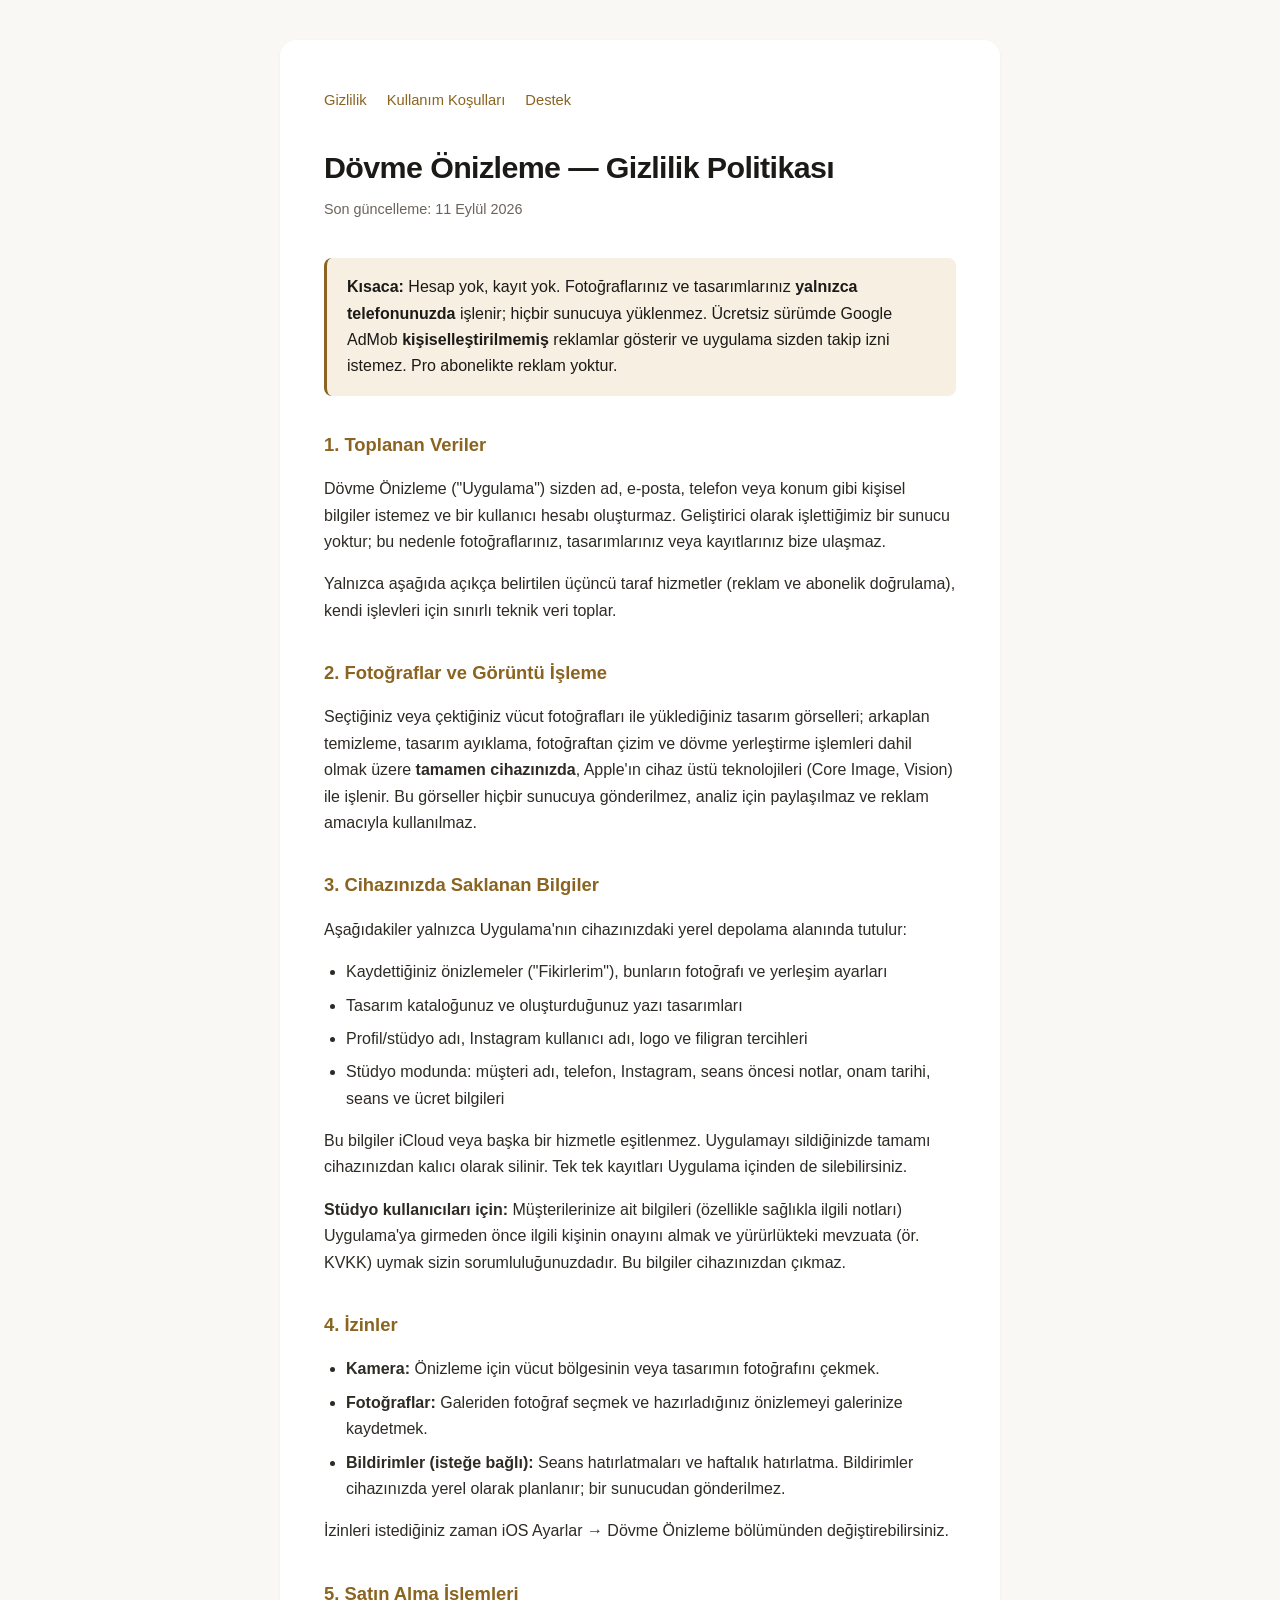
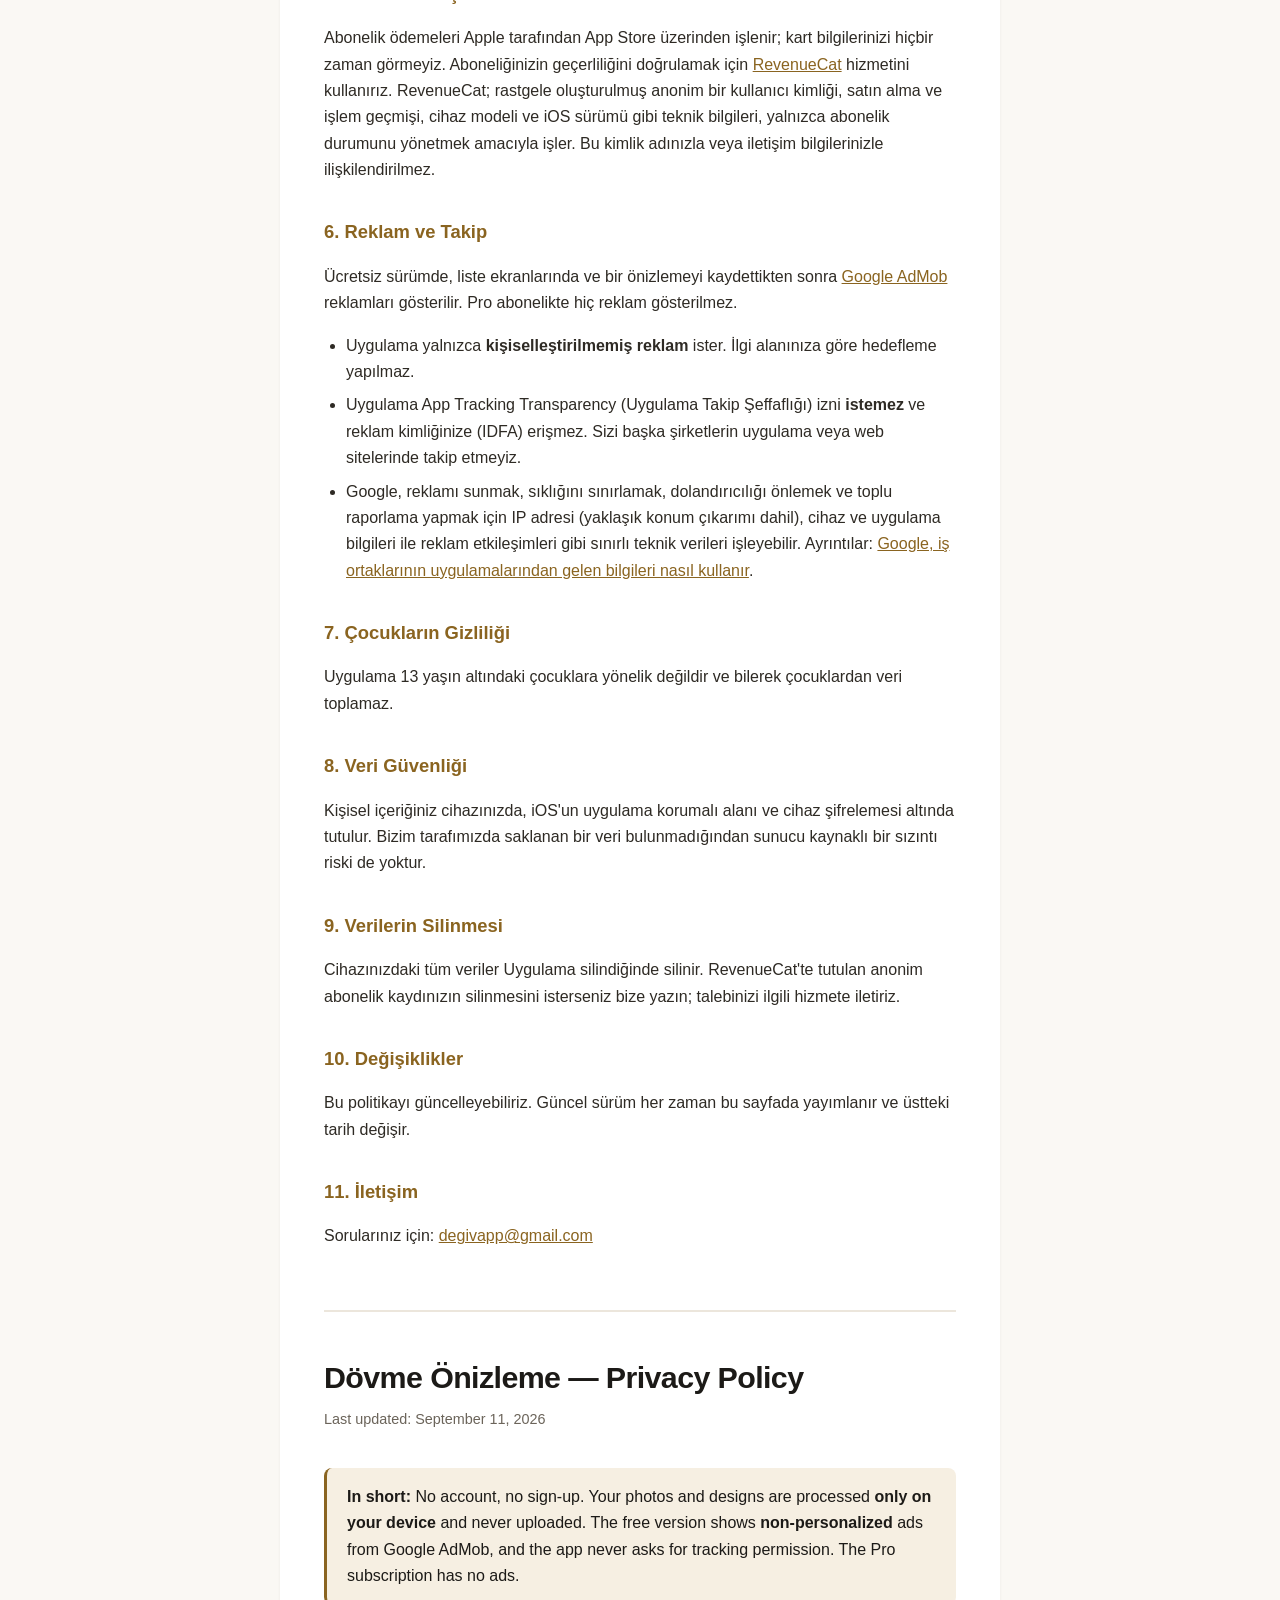
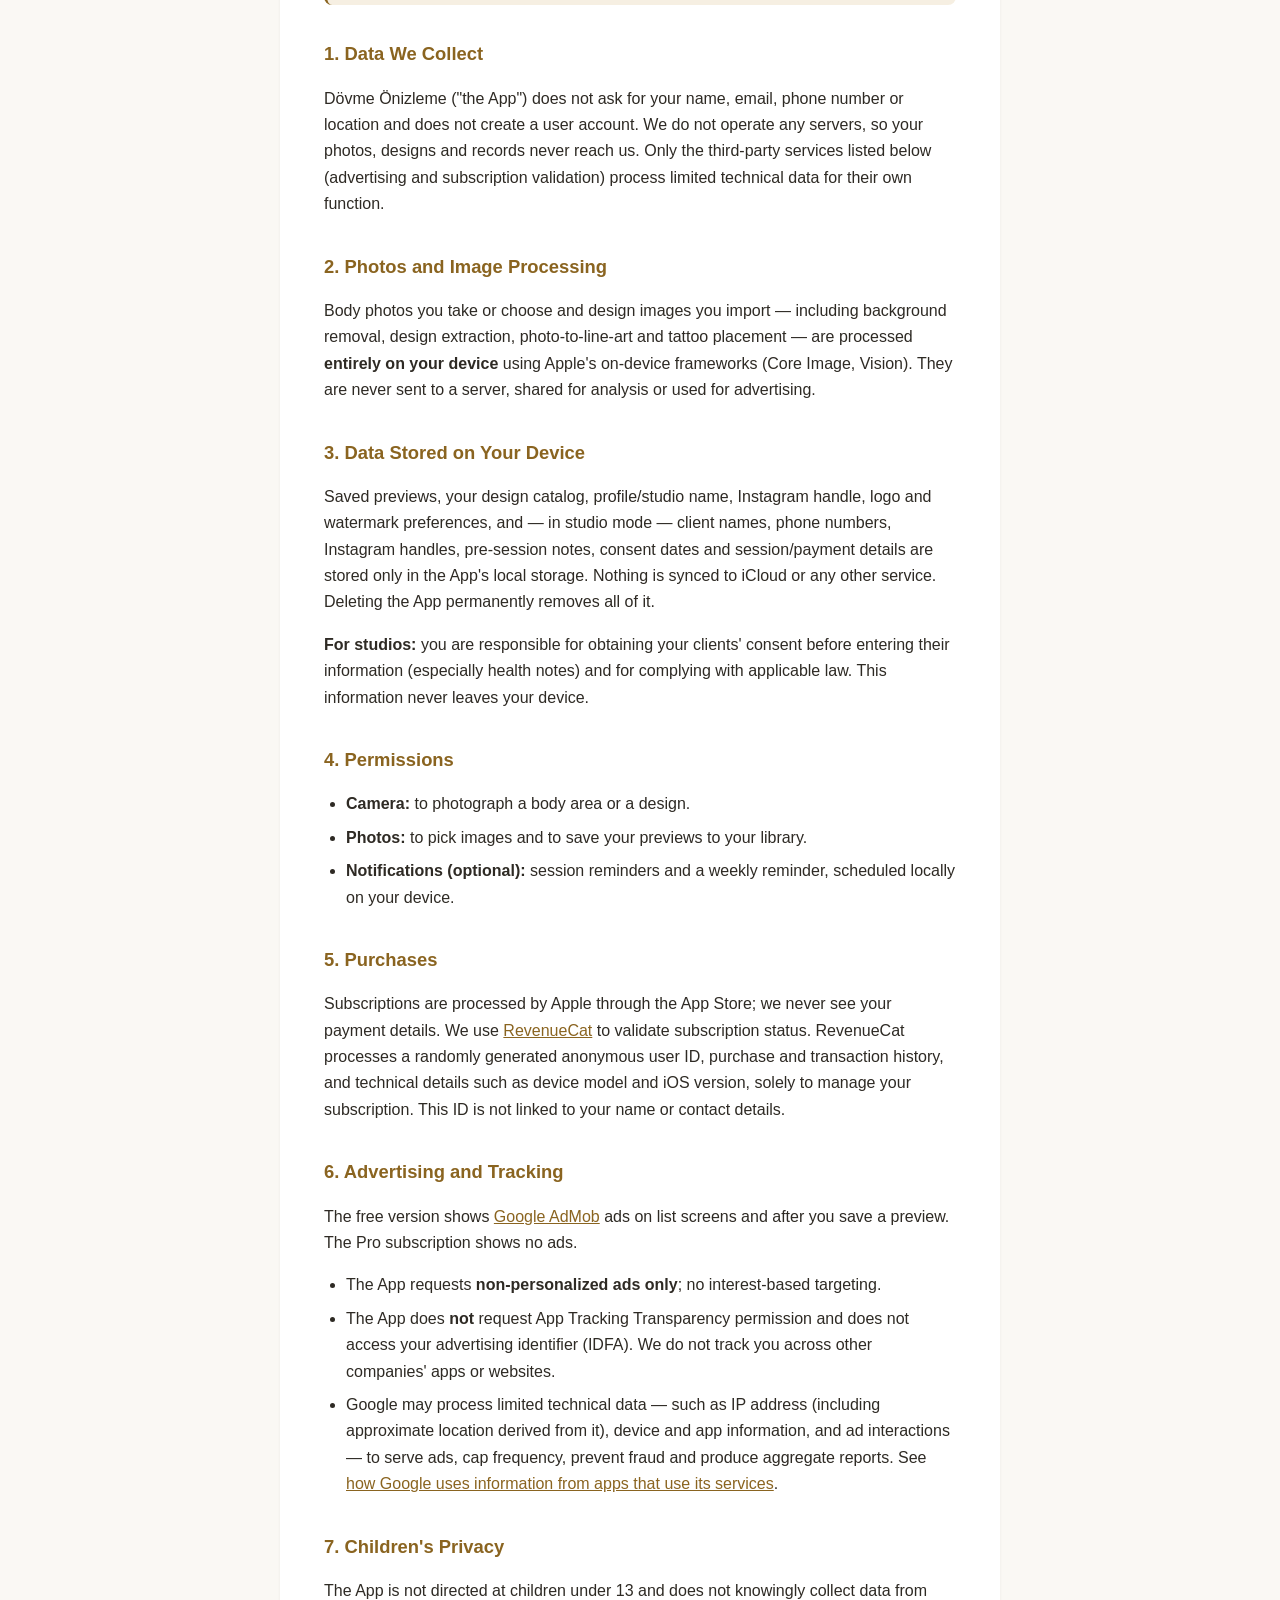
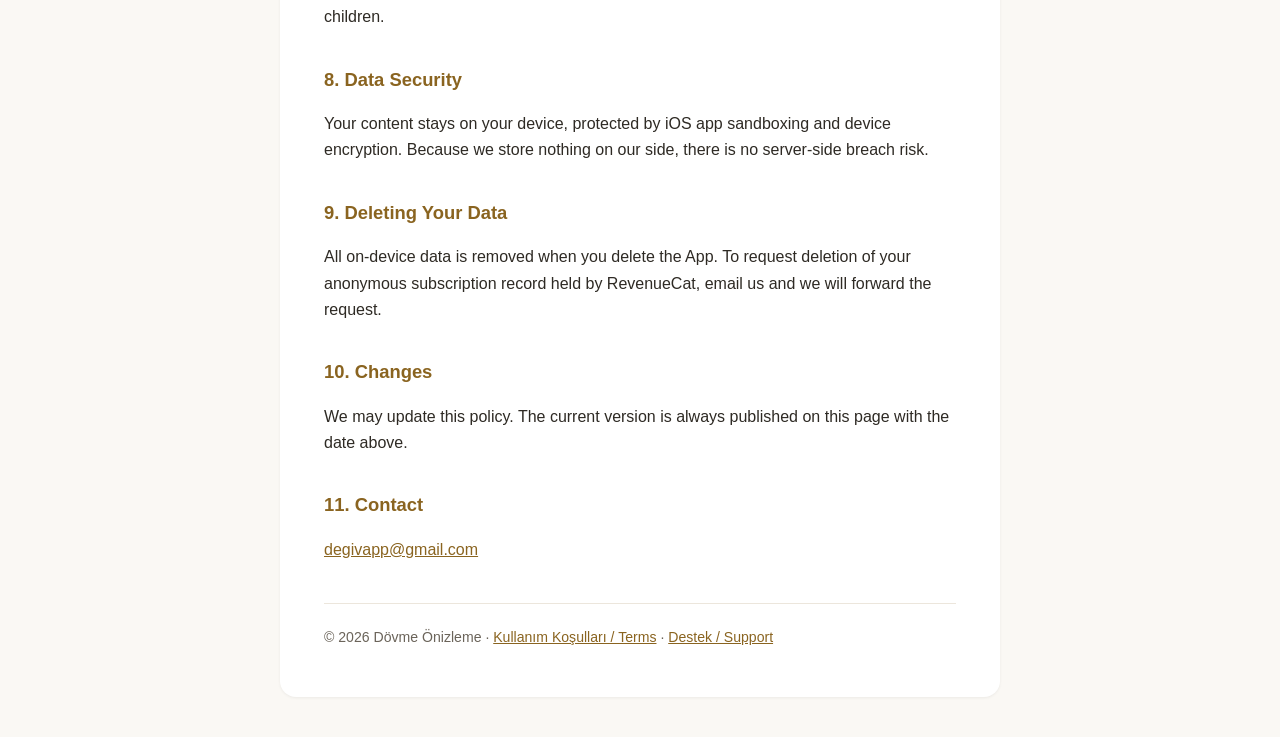
==== index.html @ 49fdfdf9 "Gizlilik politikası, kullanım koşulları ve destek sayfaları Co-Authored-By: Claude Opus 5 <noreply@a" ====
<!DOCTYPE html>
<html lang="tr">
<head>
<meta charset="UTF-8">
<meta name="viewport" content="width=device-width, initial-scale=1">
<title>Dövme Önizleme — Gizlilik Politikası</title>
<link rel="stylesheet" href="style.css">
</head>
<body>
<div class="wrap">

  <nav>
    <a href="index.html">Gizlilik</a>
    <a href="terms.html">Kullanım Koşulları</a>
    <a href="support.html">Destek</a>
  </nav>

  <h1>Dövme Önizleme — Gizlilik Politikası</h1>
  <div class="date">Son güncelleme: 11 Eylül 2026</div>

  <div class="box">
    <strong>Kısaca:</strong> Hesap yok, kayıt yok. Fotoğraflarınız ve tasarımlarınız
    <strong>yalnızca telefonunuzda</strong> işlenir; hiçbir sunucuya yüklenmez. Ücretsiz sürümde
    Google AdMob <strong>kişiselleştirilmemiş</strong> reklamlar gösterir ve uygulama sizden
    takip izni istemez. Pro abonelikte reklam yoktur.
  </div>

  <h2>1. Toplanan Veriler</h2>
  <p>Dövme Önizleme ("Uygulama") sizden ad, e-posta, telefon veya konum gibi kişisel bilgiler
     istemez ve bir kullanıcı hesabı oluşturmaz. Geliştirici olarak işlettiğimiz bir sunucu
     yoktur; bu nedenle fotoğraflarınız, tasarımlarınız veya kayıtlarınız bize ulaşmaz.</p>
  <p>Yalnızca aşağıda açıkça belirtilen üçüncü taraf hizmetler (reklam ve abonelik doğrulama),
     kendi işlevleri için sınırlı teknik veri toplar.</p>

  <h2>2. Fotoğraflar ve Görüntü İşleme</h2>
  <p>Seçtiğiniz veya çektiğiniz vücut fotoğrafları ile yüklediğiniz tasarım görselleri;
     arkaplan temizleme, tasarım ayıklama, fotoğraftan çizim ve dövme yerleştirme işlemleri
     dahil olmak üzere <strong>tamamen cihazınızda</strong>, Apple'ın cihaz üstü teknolojileri
     (Core Image, Vision) ile işlenir. Bu görseller hiçbir sunucuya gönderilmez, analiz için
     paylaşılmaz ve reklam amacıyla kullanılmaz.</p>

  <h2>3. Cihazınızda Saklanan Bilgiler</h2>
  <p>Aşağıdakiler yalnızca Uygulama'nın cihazınızdaki yerel depolama alanında tutulur:</p>
  <ul>
    <li>Kaydettiğiniz önizlemeler ("Fikirlerim"), bunların fotoğrafı ve yerleşim ayarları</li>
    <li>Tasarım kataloğunuz ve oluşturduğunuz yazı tasarımları</li>
    <li>Profil/stüdyo adı, Instagram kullanıcı adı, logo ve filigran tercihleri</li>
    <li>Stüdyo modunda: müşteri adı, telefon, Instagram, seans öncesi notlar, onam tarihi,
        seans ve ücret bilgileri</li>
  </ul>
  <p>Bu bilgiler iCloud veya başka bir hizmetle eşitlenmez. Uygulamayı sildiğinizde tamamı
     cihazınızdan kalıcı olarak silinir. Tek tek kayıtları Uygulama içinden de silebilirsiniz.</p>
  <p><strong>Stüdyo kullanıcıları için:</strong> Müşterilerinize ait bilgileri (özellikle
     sağlıkla ilgili notları) Uygulama'ya girmeden önce ilgili kişinin onayını almak ve
     yürürlükteki mevzuata (ör. KVKK) uymak sizin sorumluluğunuzdadır. Bu bilgiler cihazınızdan
     çıkmaz.</p>

  <h2>4. İzinler</h2>
  <ul>
    <li><strong>Kamera:</strong> Önizleme için vücut bölgesinin veya tasarımın fotoğrafını
        çekmek.</li>
    <li><strong>Fotoğraflar:</strong> Galeriden fotoğraf seçmek ve hazırladığınız önizlemeyi
        galerinize kaydetmek.</li>
    <li><strong>Bildirimler (isteğe bağlı):</strong> Seans hatırlatmaları ve haftalık
        hatırlatma. Bildirimler cihazınızda yerel olarak planlanır; bir sunucudan gönderilmez.</li>
  </ul>
  <p>İzinleri istediğiniz zaman iOS Ayarlar &rarr; Dövme Önizleme bölümünden
     değiştirebilirsiniz.</p>

  <h2>5. Satın Alma İşlemleri</h2>
  <p>Abonelik ödemeleri Apple tarafından App Store üzerinden işlenir; kart bilgilerinizi hiçbir
     zaman görmeyiz. Aboneliğinizin geçerliliğini doğrulamak için
     <a href="https://www.revenuecat.com/privacy">RevenueCat</a> hizmetini kullanırız.
     RevenueCat; rastgele oluşturulmuş anonim bir kullanıcı kimliği, satın alma ve işlem
     geçmişi, cihaz modeli ve iOS sürümü gibi teknik bilgileri, yalnızca abonelik durumunu
     yönetmek amacıyla işler. Bu kimlik adınızla veya iletişim bilgilerinizle
     ilişkilendirilmez.</p>

  <h2>6. Reklam ve Takip</h2>
  <p>Ücretsiz sürümde, liste ekranlarında ve bir önizlemeyi kaydettikten sonra
     <a href="https://policies.google.com/privacy">Google AdMob</a> reklamları gösterilir.
     Pro abonelikte hiç reklam gösterilmez.</p>
  <ul>
    <li>Uygulama yalnızca <strong>kişiselleştirilmemiş reklam</strong> ister. İlgi alanınıza
        göre hedefleme yapılmaz.</li>
    <li>Uygulama App Tracking Transparency (Uygulama Takip Şeffaflığı) izni <strong>istemez</strong>
        ve reklam kimliğinize (IDFA) erişmez. Sizi başka şirketlerin uygulama veya web sitelerinde
        takip etmeyiz.</li>
    <li>Google, reklamı sunmak, sıklığını sınırlamak, dolandırıcılığı önlemek ve toplu raporlama
        yapmak için IP adresi (yaklaşık konum çıkarımı dahil), cihaz ve uygulama bilgileri ile
        reklam etkileşimleri gibi sınırlı teknik verileri işleyebilir. Ayrıntılar:
        <a href="https://policies.google.com/technologies/partner-sites">Google, iş ortaklarının
        uygulamalarından gelen bilgileri nasıl kullanır</a>.</li>
  </ul>

  <h2>7. Çocukların Gizliliği</h2>
  <p>Uygulama 13 yaşın altındaki çocuklara yönelik değildir ve bilerek çocuklardan veri
     toplamaz.</p>

  <h2>8. Veri Güvenliği</h2>
  <p>Kişisel içeriğiniz cihazınızda, iOS'un uygulama korumalı alanı ve cihaz şifrelemesi
     altında tutulur. Bizim tarafımızda saklanan bir veri bulunmadığından sunucu kaynaklı bir
     sızıntı riski de yoktur.</p>

  <h2>9. Verilerin Silinmesi</h2>
  <p>Cihazınızdaki tüm veriler Uygulama silindiğinde silinir. RevenueCat'te tutulan anonim
     abonelik kaydınızın silinmesini isterseniz bize yazın; talebinizi ilgili hizmete iletiriz.</p>

  <h2>10. Değişiklikler</h2>
  <p>Bu politikayı güncelleyebiliriz. Güncel sürüm her zaman bu sayfada yayımlanır ve üstteki
     tarih değişir.</p>

  <h2>11. İletişim</h2>
  <p>Sorularınız için: <a href="mailto:degivapp@gmail.com">degivapp@gmail.com</a></p>

  <!-- ============================ ENGLISH ============================ -->
  <div class="en" lang="en">
    <h1>Dövme Önizleme — Privacy Policy</h1>
    <div class="date">Last updated: September 11, 2026</div>

    <div class="box">
      <strong>In short:</strong> No account, no sign-up. Your photos and designs are processed
      <strong>only on your device</strong> and never uploaded. The free version shows
      <strong>non-personalized</strong> ads from Google AdMob, and the app never asks for tracking
      permission. The Pro subscription has no ads.
    </div>

    <h2>1. Data We Collect</h2>
    <p>Dövme Önizleme ("the App") does not ask for your name, email, phone number or location and
       does not create a user account. We do not operate any servers, so your photos, designs and
       records never reach us. Only the third-party services listed below (advertising and
       subscription validation) process limited technical data for their own function.</p>

    <h2>2. Photos and Image Processing</h2>
    <p>Body photos you take or choose and design images you import — including background removal,
       design extraction, photo-to-line-art and tattoo placement — are processed
       <strong>entirely on your device</strong> using Apple's on-device frameworks (Core Image,
       Vision). They are never sent to a server, shared for analysis or used for advertising.</p>

    <h2>3. Data Stored on Your Device</h2>
    <p>Saved previews, your design catalog, profile/studio name, Instagram handle, logo and
       watermark preferences, and — in studio mode — client names, phone numbers, Instagram
       handles, pre-session notes, consent dates and session/payment details are stored only in
       the App's local storage. Nothing is synced to iCloud or any other service. Deleting the App
       permanently removes all of it.</p>
    <p><strong>For studios:</strong> you are responsible for obtaining your clients' consent before
       entering their information (especially health notes) and for complying with applicable
       law. This information never leaves your device.</p>

    <h2>4. Permissions</h2>
    <ul>
      <li><strong>Camera:</strong> to photograph a body area or a design.</li>
      <li><strong>Photos:</strong> to pick images and to save your previews to your library.</li>
      <li><strong>Notifications (optional):</strong> session reminders and a weekly reminder,
          scheduled locally on your device.</li>
    </ul>

    <h2>5. Purchases</h2>
    <p>Subscriptions are processed by Apple through the App Store; we never see your payment
       details. We use <a href="https://www.revenuecat.com/privacy">RevenueCat</a> to validate
       subscription status. RevenueCat processes a randomly generated anonymous user ID, purchase
       and transaction history, and technical details such as device model and iOS version, solely
       to manage your subscription. This ID is not linked to your name or contact details.</p>

    <h2>6. Advertising and Tracking</h2>
    <p>The free version shows <a href="https://policies.google.com/privacy">Google AdMob</a> ads
       on list screens and after you save a preview. The Pro subscription shows no ads.</p>
    <ul>
      <li>The App requests <strong>non-personalized ads only</strong>; no interest-based targeting.</li>
      <li>The App does <strong>not</strong> request App Tracking Transparency permission and does
          not access your advertising identifier (IDFA). We do not track you across other
          companies' apps or websites.</li>
      <li>Google may process limited technical data — such as IP address (including approximate
          location derived from it), device and app information, and ad interactions — to serve
          ads, cap frequency, prevent fraud and produce aggregate reports. See
          <a href="https://policies.google.com/technologies/partner-sites">how Google uses
          information from apps that use its services</a>.</li>
    </ul>

    <h2>7. Children's Privacy</h2>
    <p>The App is not directed at children under 13 and does not knowingly collect data from
       children.</p>

    <h2>8. Data Security</h2>
    <p>Your content stays on your device, protected by iOS app sandboxing and device encryption.
       Because we store nothing on our side, there is no server-side breach risk.</p>

    <h2>9. Deleting Your Data</h2>
    <p>All on-device data is removed when you delete the App. To request deletion of your
       anonymous subscription record held by RevenueCat, email us and we will forward the request.</p>

    <h2>10. Changes</h2>
    <p>We may update this policy. The current version is always published on this page with the
       date above.</p>

    <h2>11. Contact</h2>
    <p><a href="mailto:degivapp@gmail.com">degivapp@gmail.com</a></p>
  </div>

  <footer>© 2026 Dövme Önizleme · <a href="terms.html">Kullanım Koşulları / Terms</a> ·
    <a href="support.html">Destek / Support</a></footer>
</div>
</body>
</html>
---- style.css ----
:root { --ink:#1c1a17; --muted:#6b645a; --accent:#8A6420; --line:#ece6dc; }
* { box-sizing: border-box; }
body {
  margin: 0; padding: 40px 20px;
  font-family: -apple-system, BlinkMacSystemFont, "Segoe UI", Roboto, sans-serif;
  line-height: 1.65; color: var(--ink); background: #faf8f4;
}
.wrap { max-width: 720px; margin: 0 auto; background: #fff;
        padding: 48px 44px; border-radius: 16px;
        box-shadow: 0 1px 3px rgba(0,0,0,.06); }
h1 { font-size: 1.9rem; margin: 0 0 6px; letter-spacing: -.02em; }
.date { color: var(--muted); font-size: .9rem; margin-bottom: 36px; }
h2 { font-size: 1.15rem; margin: 34px 0 10px; color: var(--accent); }
h3 { font-size: 1rem; margin: 24px 0 6px; }
p, li { color: #2e2a24; }
ul { padding-left: 22px; }
li { margin-bottom: 7px; }
.box { background: #f6efe2; border-left: 3px solid var(--accent);
       padding: 16px 20px; border-radius: 8px; margin: 22px 0; }
a { color: var(--accent); }
footer { margin-top: 40px; padding-top: 22px; border-top: 1px solid var(--line);
         color: var(--muted); font-size: .88rem; }
.en { margin-top: 60px; padding-top: 40px; border-top: 2px solid var(--line); }
nav { margin-bottom: 30px; font-size: .92rem; }
nav a { margin-right: 16px; text-decoration: none; }
nav a:hover { text-decoration: underline; }
@media (max-width: 560px) { .wrap { padding: 32px 22px; } body { padding: 20px 12px; } }
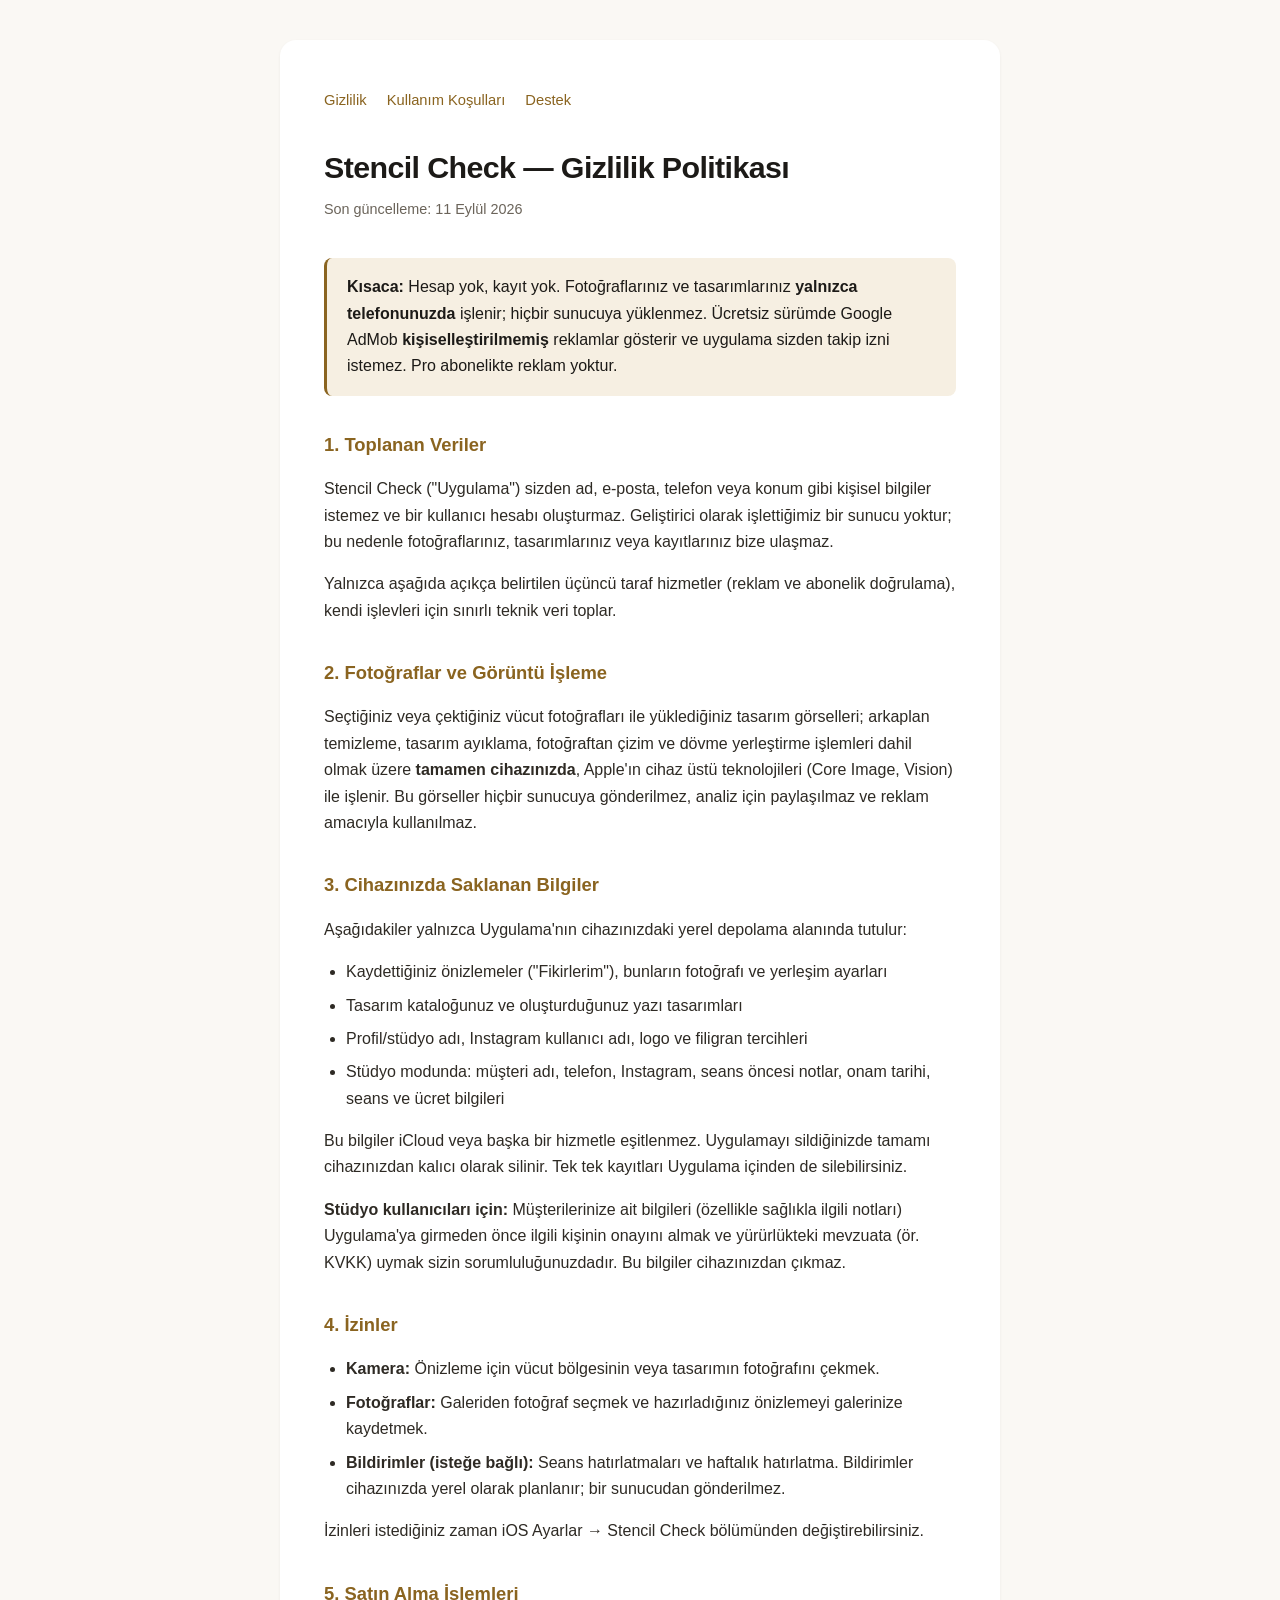
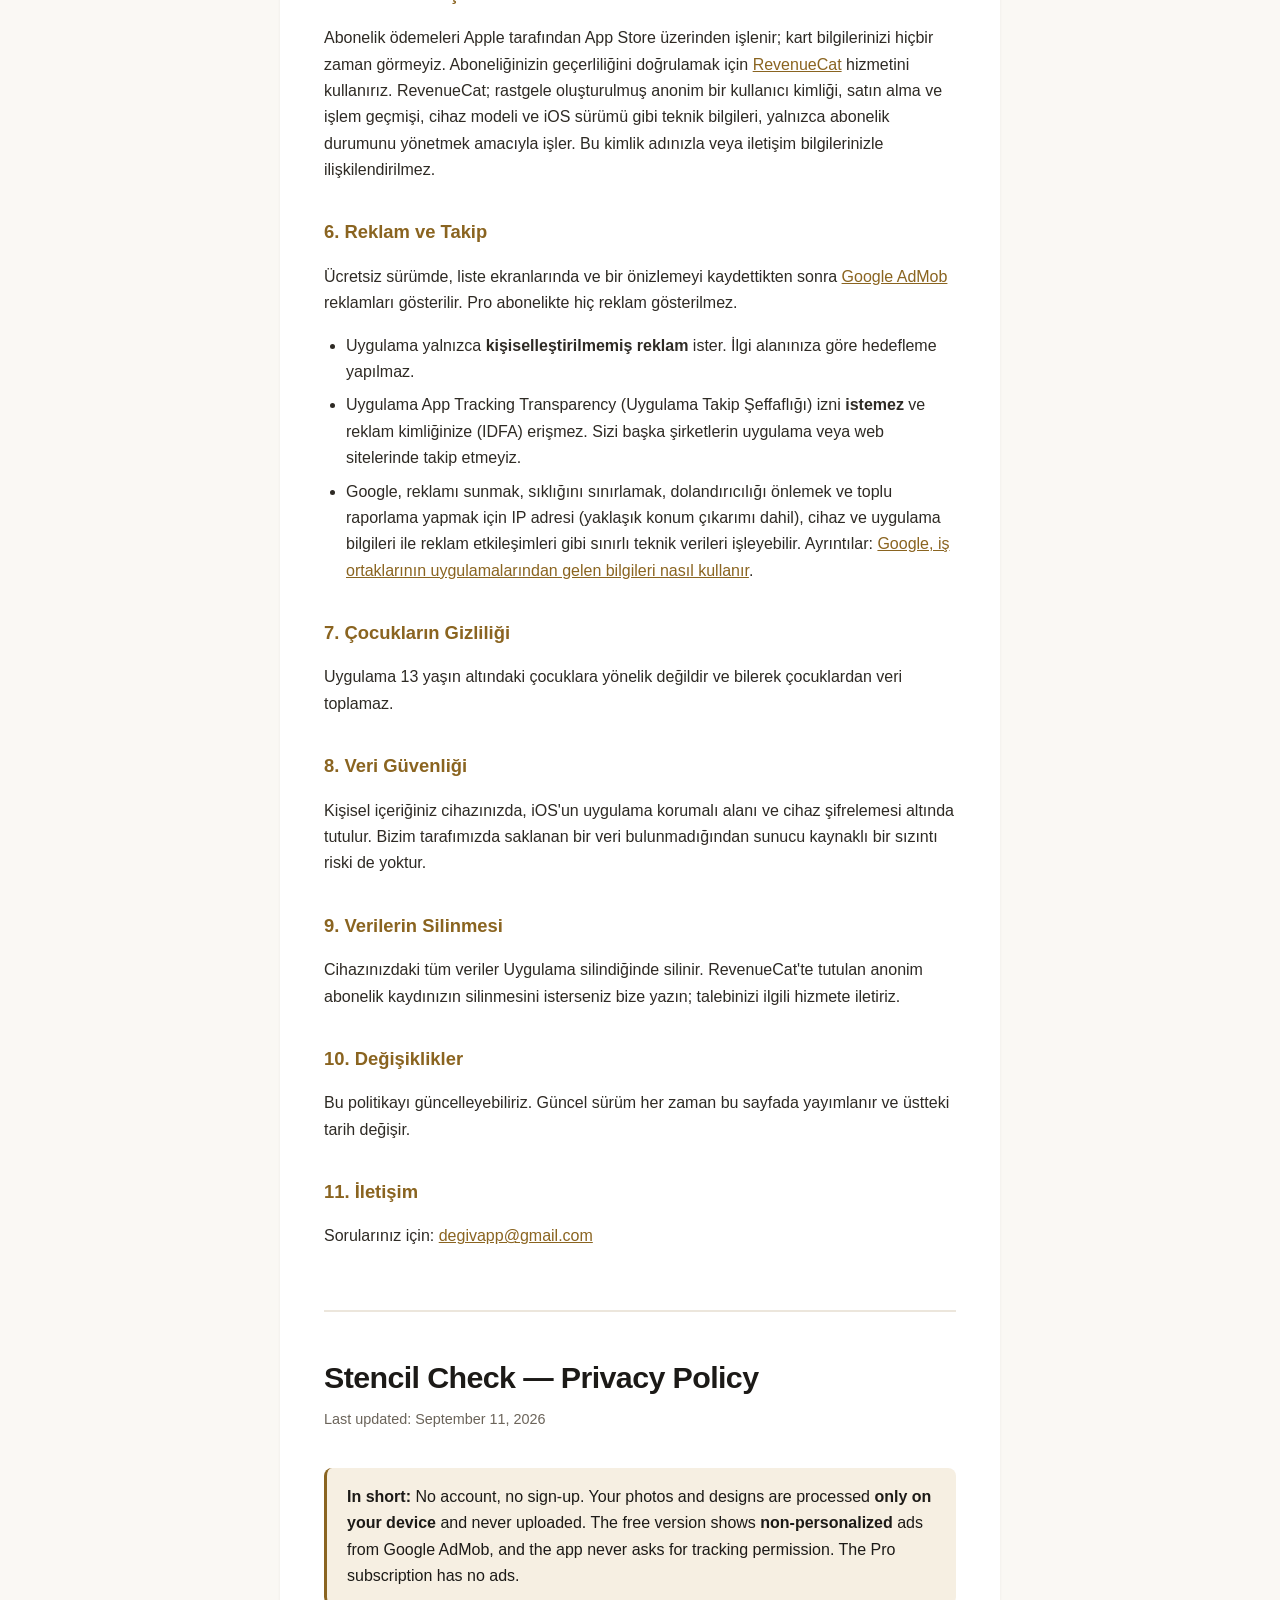
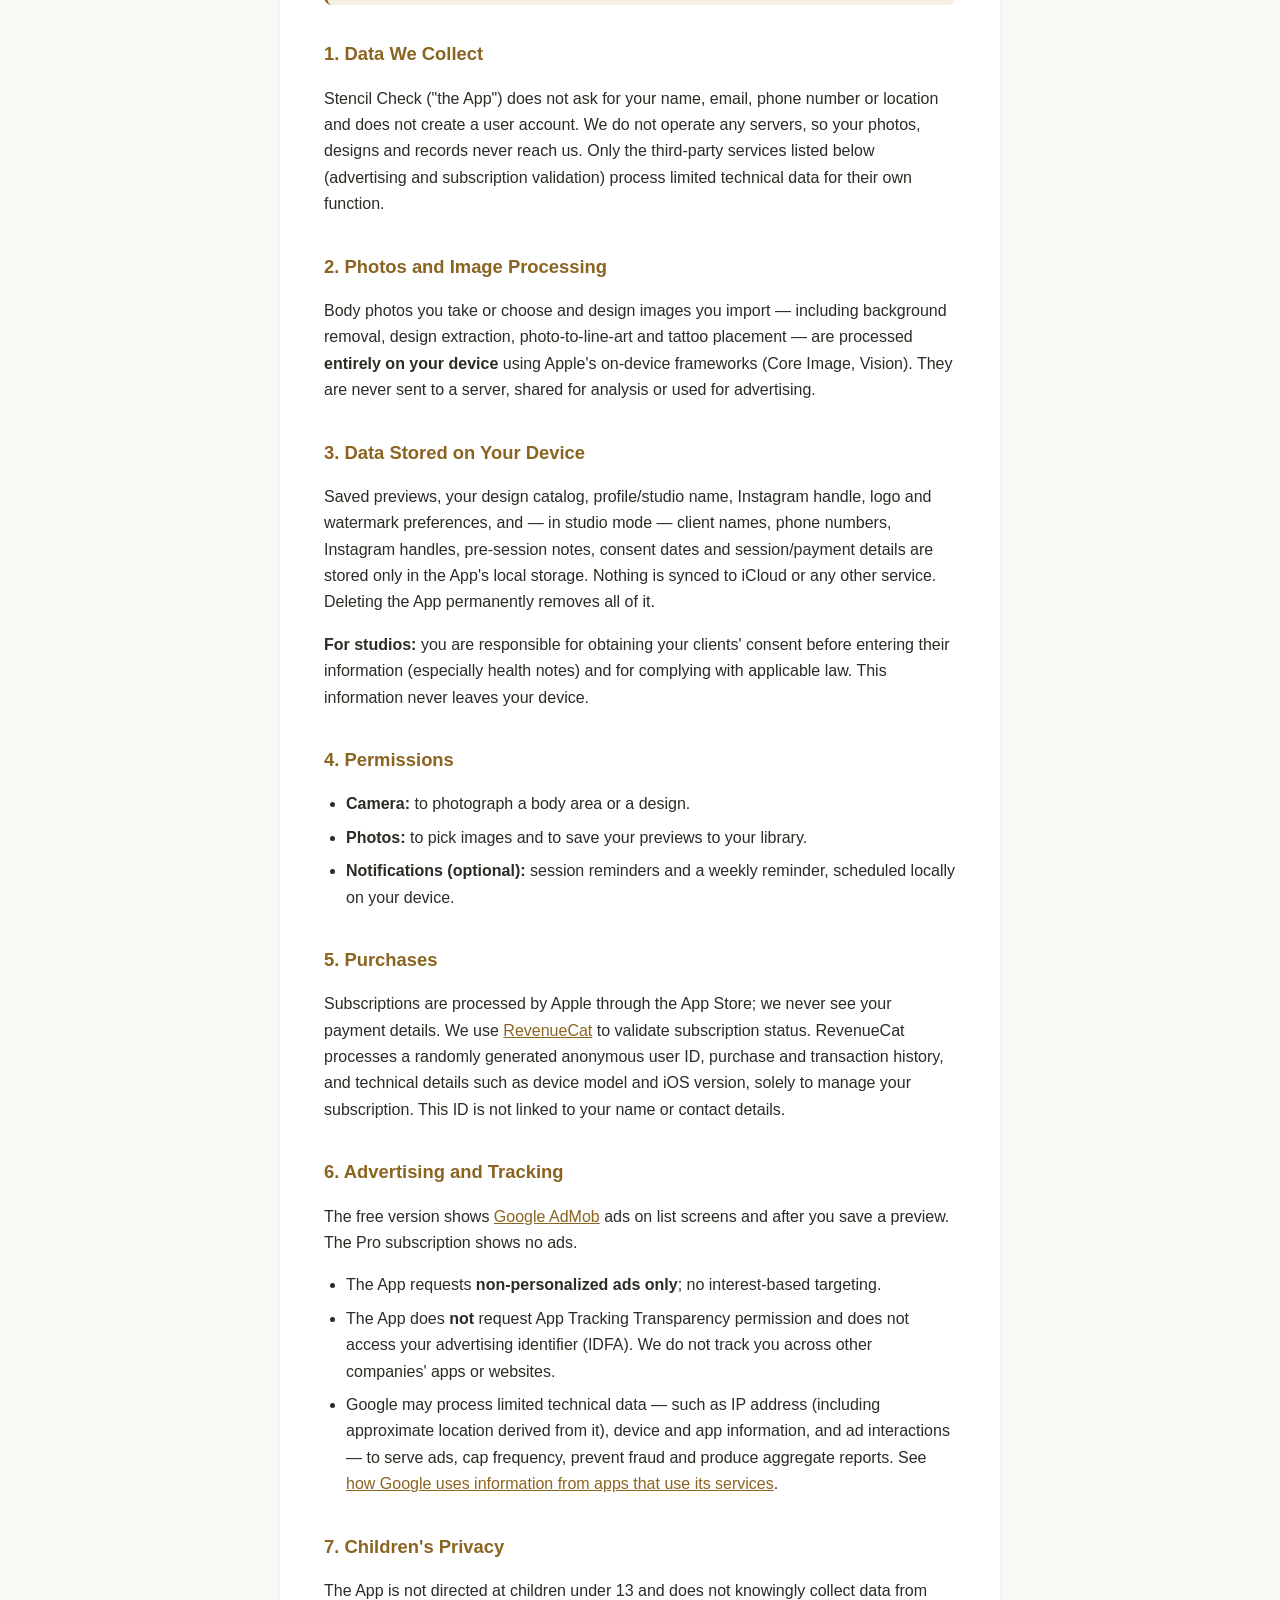
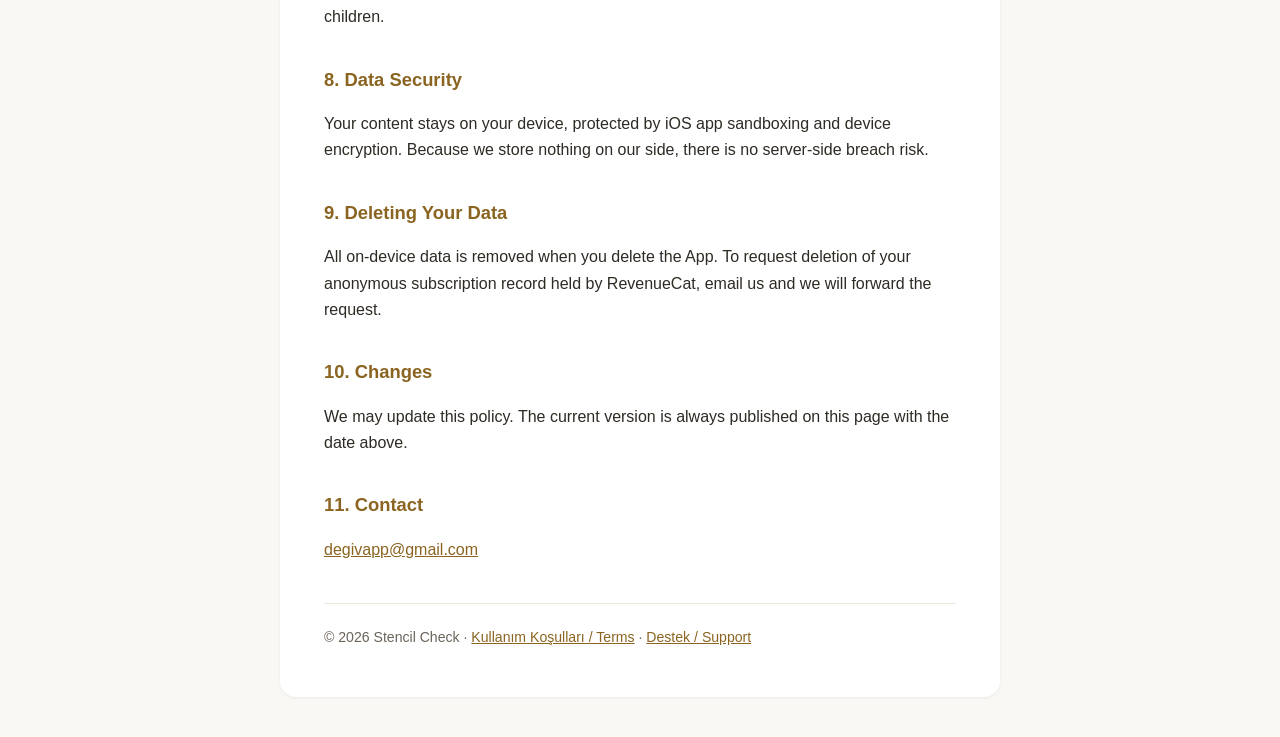
==== commit f7fa7e7a: "Uygulama adı Stencil Check oldu Co-Authored-By: Claude Opus 5.5 <noreply@anthropic.com>" ====
--- a/index.html
+++ b/index.html
@@ -3,7 +3,7 @@
 <head>
 <meta charset="UTF-8">
 <meta name="viewport" content="width=device-width, initial-scale=1">
-<title>Dövme Önizleme — Gizlilik Politikası</title>
+<title>Stencil Check — Gizlilik Politikası</title>
 <link rel="stylesheet" href="style.css">
 </head>
 <body>
@@ -15,7 +15,7 @@
     <a href="support.html">Destek</a>
   </nav>
 
-  <h1>Dövme Önizleme — Gizlilik Politikası</h1>
+  <h1>Stencil Check — Gizlilik Politikası</h1>
   <div class="date">Son güncelleme: 11 Eylül 2026</div>
 
   <div class="box">
@@ -26,7 +26,7 @@
   </div>
 
   <h2>1. Toplanan Veriler</h2>
-  <p>Dövme Önizleme ("Uygulama") sizden ad, e-posta, telefon veya konum gibi kişisel bilgiler
+  <p>Stencil Check ("Uygulama") sizden ad, e-posta, telefon veya konum gibi kişisel bilgiler
      istemez ve bir kullanıcı hesabı oluşturmaz. Geliştirici olarak işlettiğimiz bir sunucu
      yoktur; bu nedenle fotoğraflarınız, tasarımlarınız veya kayıtlarınız bize ulaşmaz.</p>
   <p>Yalnızca aşağıda açıkça belirtilen üçüncü taraf hizmetler (reklam ve abonelik doğrulama),
@@ -64,7 +64,7 @@
     <li><strong>Bildirimler (isteğe bağlı):</strong> Seans hatırlatmaları ve haftalık
         hatırlatma. Bildirimler cihazınızda yerel olarak planlanır; bir sunucudan gönderilmez.</li>
   </ul>
-  <p>İzinleri istediğiniz zaman iOS Ayarlar &rarr; Dövme Önizleme bölümünden
+  <p>İzinleri istediğiniz zaman iOS Ayarlar &rarr; Stencil Check bölümünden
      değiştirebilirsiniz.</p>
 
   <h2>5. Satın Alma İşlemleri</h2>
@@ -115,7 +115,7 @@
 
   <!-- ============================ ENGLISH ============================ -->
   <div class="en" lang="en">
-    <h1>Dövme Önizleme — Privacy Policy</h1>
+    <h1>Stencil Check — Privacy Policy</h1>
     <div class="date">Last updated: September 11, 2026</div>
 
     <div class="box">
@@ -126,7 +126,7 @@
     </div>
 
     <h2>1. Data We Collect</h2>
-    <p>Dövme Önizleme ("the App") does not ask for your name, email, phone number or location and
+    <p>Stencil Check ("the App") does not ask for your name, email, phone number or location and
        does not create a user account. We do not operate any servers, so your photos, designs and
        records never reach us. Only the third-party services listed below (advertising and
        subscription validation) process limited technical data for their own function.</p>
@@ -197,7 +197,7 @@
     <p><a href="mailto:degivapp@gmail.com">degivapp@gmail.com</a></p>
   </div>
 
-  <footer>© 2026 Dövme Önizleme · <a href="terms.html">Kullanım Koşulları / Terms</a> ·
+  <footer>© 2026 Stencil Check · <a href="terms.html">Kullanım Koşulları / Terms</a> ·
     <a href="support.html">Destek / Support</a></footer>
 </div>
 </body>
